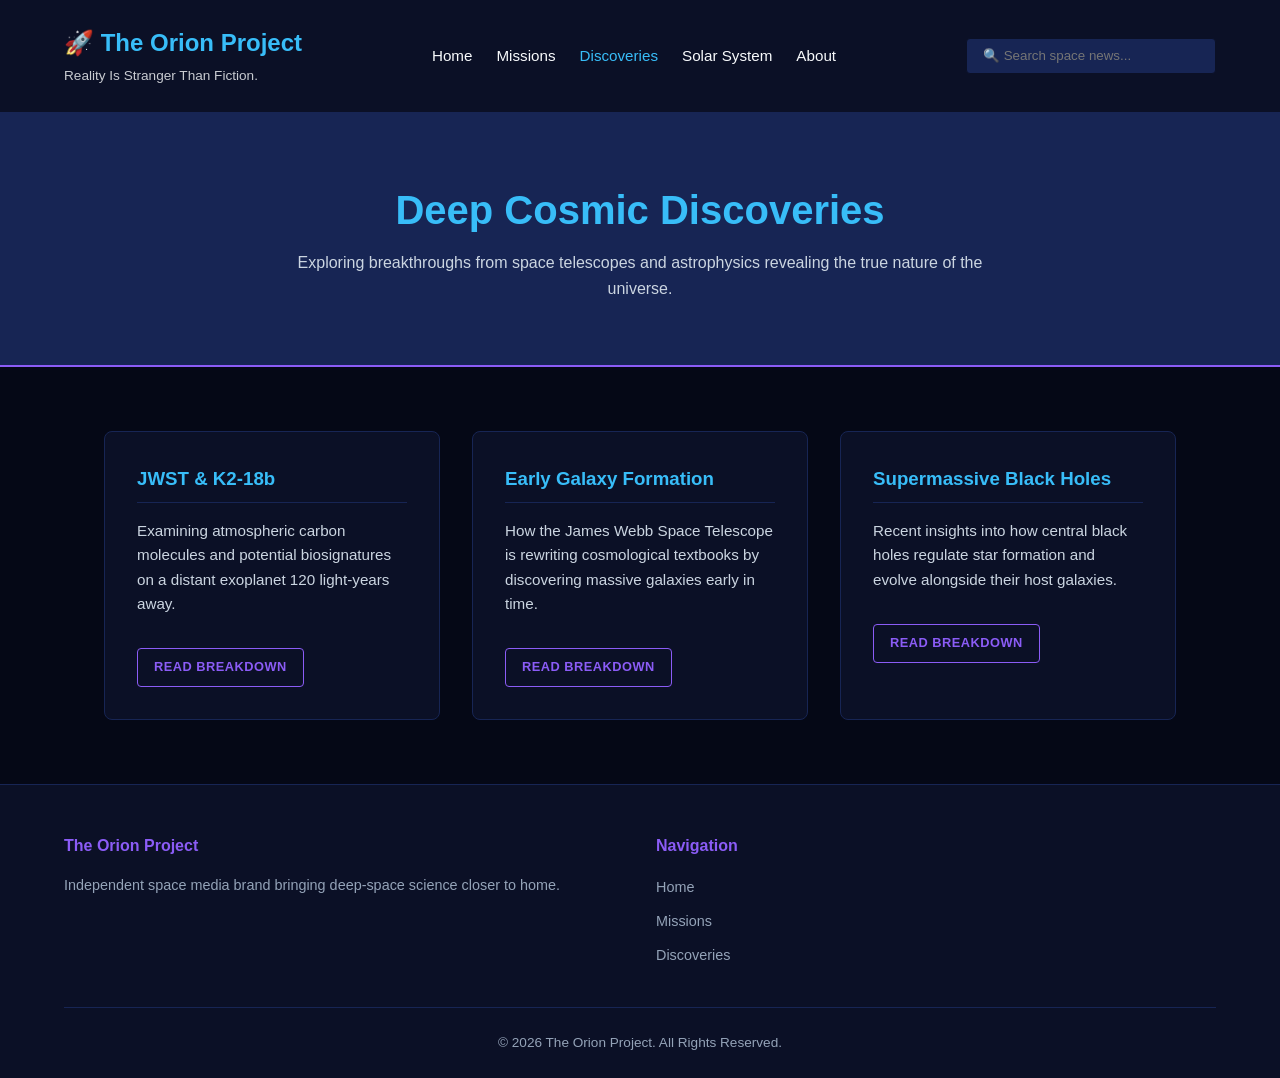
==== discoveries.html @ 251c1317 "Add files via upload" ====
<!DOCTYPE html>
<html lang="en">
<head>
    <meta charset="UTF-8">
    <meta name="viewport" content="width=device-width, initial-scale=1.0">
    <title>Discoveries | The Orion Project</title>
    <link rel="stylesheet" href="index.css">
</head>
<body>

<header class="main-header">
    <div class="logo-container">
        <a href="index.html">
            <h1 class="logo">🚀 The Orion Project</h1>
            <span class="tagline">Reality Is Stranger Than Fiction.</span>
        </a>
    </div>
    <nav class="main-nav">
        <ul>
            <li><a href="index.html">Home</a></li>
            <li><a href="missions.html">Missions</a></li>
            <li><a href="discoveries.html" class="active">Discoveries</a></li>
            <li><a href="solar-system.html">Solar System</a></li>
            <li><a href="about.html">About</a></li>
        </ul>
    </nav>
    <div class="search-bar">
        <input type="text" placeholder="🔍 Search space news...">
    </div>
</header>

<main>
    <section class="page-header">
        <h2>Deep Cosmic Discoveries</h2>
        <p>Exploring breakthroughs from space telescopes and astrophysics revealing the true nature of the universe.</p>
    </section>

    <section class="content-section">
        <div class="content-grid">
            <div class="content-card">
                <h3>JWST & K2-18b</h3>
                <p>Examining atmospheric carbon molecules and potential biosignatures on a distant exoplanet 120 light-years away.</p>
                <a href="#" class="btn btn-secondary btn-small">Read Breakdown</a>
            </div>
            <div class="content-card">
                <h3>Early Galaxy Formation</h3>
                <p>How the James Webb Space Telescope is rewriting cosmological textbooks by discovering massive galaxies early in time.</p>
                <a href="#" class="btn btn-secondary btn-small">Read Breakdown</a>
            </div>
            <div class="content-card">
                <h3>Supermassive Black Holes</h3>
                <p>Recent insights into how central black holes regulate star formation and evolve alongside their host galaxies.</p>
                <a href="#" class="btn btn-secondary btn-small">Read Breakdown</a>
            </div>
        </div>
    </section>
</main>

<footer class="main-footer">
    <div class="footer-grid">
        <div class="footer-col">
            <h4>The Orion Project</h4>
            <p style="color: #94A3B8; font-size: 0.9rem;">Independent space media brand bringing deep-space science closer to home.</p>
        </div>
        <div class="footer-col">
            <h4>Navigation</h4>
            <ul>
                <li><a href="index.html">Home</a></li>
                <li><a href="missions.html">Missions</a></li>
                <li><a href="discoveries.html">Discoveries</a></li>
            </ul>
        </div>
    </div>
    <div class="footer-bottom">
        <p>&copy; 2026 The Orion Project. All Rights Reserved.</p>
    </div>
</footer>

<script src="script.js"></script>
</body>
</html>
---- index.css ----
:root {
    --primary: #0B1026;
    --secondary: #172554;
    --accent: #38BDF8;
    --highlight: #8B5CF6;
    --text-light: #F8FAFC;
    --bg-dark: #050816;
}

* {
    margin: 0;
    padding: 0;
    box-sizing: border-box;
}

body {
    font-family: 'Segoe UI', Roboto, Helvetica, Arial, sans-serif;
    background-color: var(--bg-dark);
    color: var(--text-light);
    line-height: 1.6;
}

a {
    text-decoration: none;
    color: var(--text-light);
    transition: all 0.3s ease;
}

.main-header {
    background-color: var(--primary);
    padding: 1.5rem 5%;
    display: flex;
    justify-content: space-between;
    align-items: center;
    border-bottom: 2px solid var(--secondary);
    flex-wrap: wrap;
    gap: 1.5rem;
}

.logo-container .logo {
    font-size: 1.5rem;
    font-weight: 700;
    color: var(--accent);
}

.logo-container .tagline {
    font-size: 0.85rem;
    color: var(--text-light);
    opacity: 0.8;
}

.main-nav ul {
    list-style: none;
    display: flex;
    gap: 1.5rem;
}

.main-nav a {
    font-weight: 500;
    font-size: 0.95rem;
}

.main-nav a:hover, .main-nav a.active {
    color: var(--accent);
}

.search-bar input {
    background-color: var(--secondary);
    border: 1px solid var(--primary);
    color: var(--text-light);
    padding: 0.6rem 1rem;
    border-radius: 4px;
    width: 250px;
}

.search-bar input:focus {
    outline: none;
    border-color: var(--accent);
}

.hero {
    text-align: center;
    padding: 5rem 5% 3rem;
}

.hero h2 {
    font-size: 3rem;
    margin-bottom: 1rem;
    letter-spacing: -0.5px;
}

.hero p {
    font-size: 1.2rem;
    color: #CBD5E1;
    max-width: 600px;
    margin: 0 auto;
}

.hero-image-container {
    max-width: 800px;
    margin: 2rem auto 0;
    padding: 0 5%;
}

.hero-banner-img {
    width: 100%;
    height: auto;
    border-radius: 8px;
    border: 1px solid var(--secondary);
    box-shadow: 0 10px 30px rgba(0, 0, 0, 0.5);
}

.featured-mission {
    padding: 2rem 5%;
}

.mission-card {
    background-color: var(--secondary);
    border-left: 4px solid var(--highlight);
    padding: 3rem;
    border-radius: 8px;
    max-width: 900px;
    margin: 0 auto;
    box-shadow: 0 10px 30px rgba(0, 0, 0, 0.5);
}

.mission-card h3 {
    font-size: 1.8rem;
    margin-top: 1rem;
    margin-bottom: 0.5rem;
}

.mission-card p {
    margin-bottom: 2rem;
    color: #CBD5E1;
}

.badge {
    font-size: 0.75rem;
    font-weight: bold;
    text-transform: uppercase;
    padding: 0.3rem 0.6rem;
    border-radius: 4px;
    letter-spacing: 1px;
}

.highlight-badge { background-color: rgba(139, 92, 246, 0.2); color: var(--highlight); }
.accent-badge { background-color: rgba(56, 189, 248, 0.2); color: var(--accent); }

.btn {
    display: inline-block;
    padding: 0.8rem 1.5rem;
    border-radius: 4px;
    font-weight: 600;
    text-transform: uppercase;
    letter-spacing: 0.5px;
    font-size: 0.9rem;
    cursor: pointer;
    border: none;
}

.btn-primary { background-color: var(--accent); color: var(--primary); }
.btn-primary:hover { background-color: var(--highlight); color: var(--text-light); }

.btn-secondary { background-color: transparent; border: 1px solid var(--highlight); color: var(--highlight); }
.btn-secondary:hover { background-color: var(--highlight); color: var(--text-light); }

.btn-small { padding: 0.5rem 1rem; font-size: 0.8rem; margin-top: 1rem; }

.featured-sections {
    padding: 4rem 5%;
}

.grid-container {
    display: grid;
    grid-template-columns: repeat(auto-fit, minmax(220px, 1fr));
    gap: 2rem;
    max-width: 1200px;
    margin: 0 auto;
}

.grid-card {
    background-color: var(--primary);
    border: 1px solid var(--secondary);
    padding: 2.5rem 1.5rem;
    text-align: center;
    border-radius: 8px;
    transition: transform 0.3s ease, border-color 0.3s ease;
}

.grid-card:hover { transform: translateY(-5px); border-color: var(--accent); }
.grid-card .icon { font-size: 2.5rem; margin-bottom: 1rem; }
.grid-card h4 { font-size: 1.1rem; font-weight: 500; }

.announcement {
    padding: 4rem 5%;
    background-color: var(--primary);
    border-top: 1px solid var(--secondary);
    text-align: center;
}

.announcement h3 {
    font-size: 2rem;
    margin: 1rem 0 2rem;
}

.page-header {
    background-color: var(--secondary);
    padding: 4rem 5%;
    text-align: center;
    border-bottom: 2px solid var(--highlight);
}

.page-header h2 { font-size: 2.5rem; color: var(--accent); margin-bottom: 0.5rem; }
.page-header p { color: #CBD5E1; max-width: 700px; margin: 0 auto; }

.content-section {
    padding: 4rem 5%;
    max-width: 1200px;
    margin: 0 auto;
}

.content-grid {
    display: grid;
    grid-template-columns: repeat(auto-fit, minmax(300px, 1fr));
    gap: 2rem;
}

.content-card {
    background-color: var(--primary);
    border: 1px solid var(--secondary);
    padding: 2rem;
    border-radius: 8px;
}

.content-card h3 { color: var(--accent); margin-bottom: 1rem; border-bottom: 1px solid var(--secondary); padding-bottom: 0.5rem;}
.content-card p { color: #CBD5E1; margin-bottom: 1rem; font-size: 0.95rem; }

.expanded-content {
    display: none;
    margin-top: 1rem;
    padding-top: 1rem;
    border-top: 1px dashed var(--secondary);
    color: #94A3B8;
    font-size: 0.9rem;
}

.expanded-content.show { display: block; }

.text-block {
    background-color: var(--secondary);
    padding: 3rem;
    border-radius: 8px;
    margin-bottom: 2rem;
}

.text-block h3 { color: var(--accent); margin-bottom: 1rem; }
.text-block p { color: #CBD5E1; margin-bottom: 1rem; }

.main-footer {
    background-color: var(--primary);
    border-top: 1px solid var(--secondary);
    padding: 3rem 5% 1.5rem;
}

.footer-grid {
    display: grid;
    grid-template-columns: repeat(auto-fit, minmax(200px, 1fr));
    gap: 2rem;
    max-width: 1200px;
    margin: 0 auto 2rem;
}

.footer-col h4 { color: var(--highlight); margin-bottom: 1rem; }
.footer-col ul { list-style: none; }
.footer-col ul li { margin-bottom: 0.5rem; }
.footer-col ul li a { color: #94A3B8; font-size: 0.9rem; }
.footer-col ul li a:hover { color: var(--accent); }

.footer-bottom {
    text-align: center;
    padding-top: 1.5rem;
    border-top: 1px solid var(--secondary);
    color: #94A3B8;
    font-size: 0.85rem;
}

.logo-container a {
    text-decoration: none;
}

.logo-container a:hover .logo {
    opacity: 0.85;
}
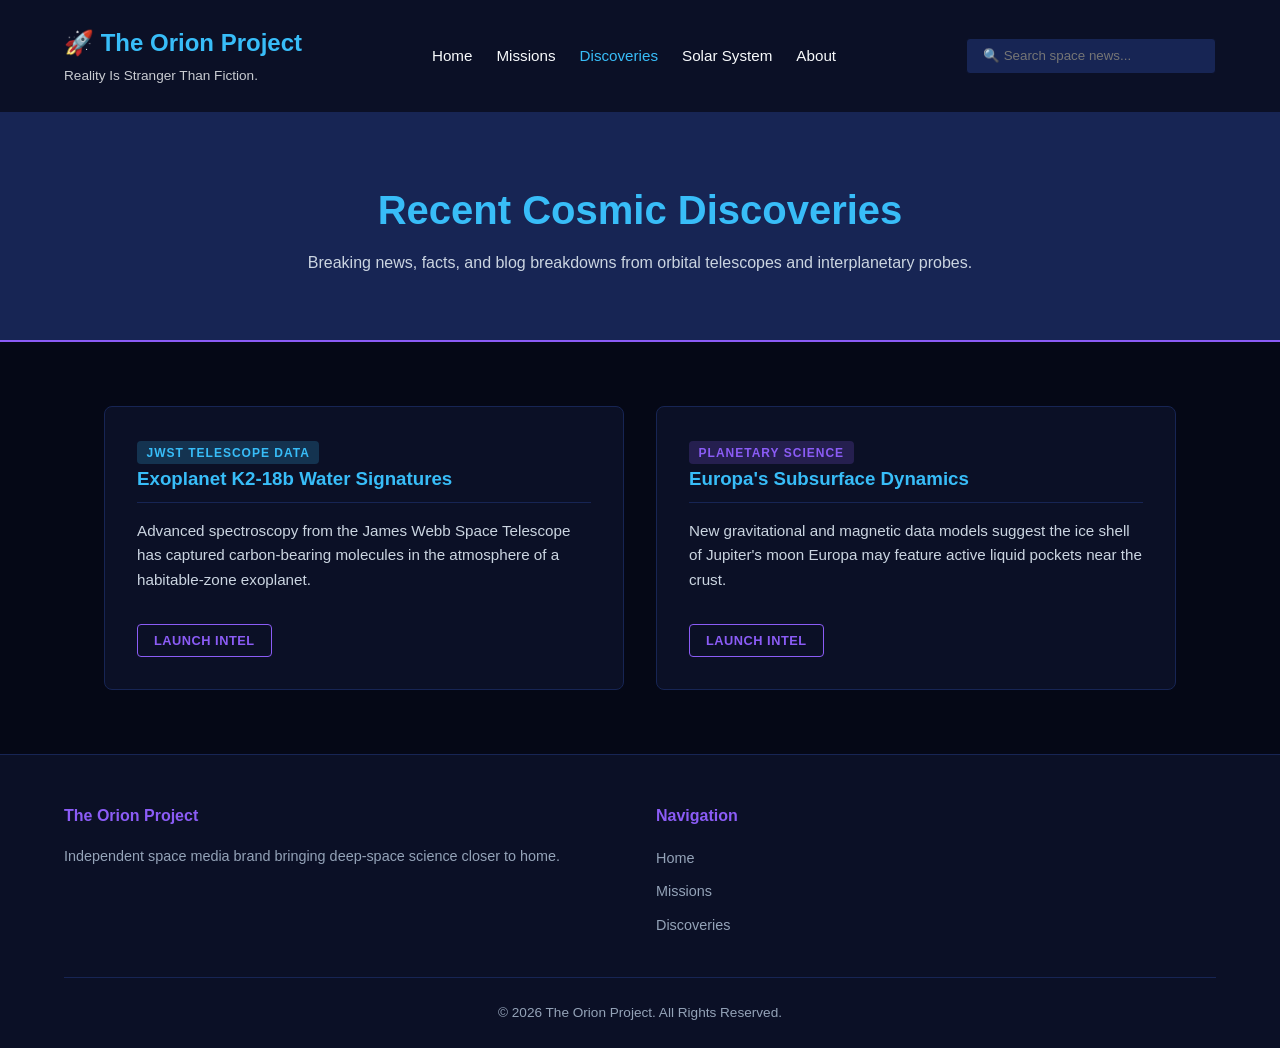
==== commit d46354dc: "Revise discoveries.html with new content and layout Updated the content and structure of the discove" ====
--- a/discoveries.html
+++ b/discoveries.html
@@ -1,81 +1,85 @@
 <!DOCTYPE html>
 <html lang="en">
 <head>
-    <meta charset="UTF-8">
-    <meta name="viewport" content="width=device-width, initial-scale=1.0">
-    <title>Discoveries | The Orion Project</title>
-    <link rel="stylesheet" href="index.css">
+  <meta charset="UTF-8">
+  <meta name="viewport" content="width=device-width, initial-scale=1.0">
+  <title>Discoveries | The Orion Project</title>
+  <link rel="stylesheet" href="index.css">
 </head>
 <body>
 
-<header class="main-header">
+  <header class="main-header">
     <div class="logo-container">
-        <a href="index.html">
-            <h1 class="logo">🚀 The Orion Project</h1>
-            <span class="tagline">Reality Is Stranger Than Fiction.</span>
-        </a>
+      <a href="index.html">
+        <h1 class="logo">🚀 The Orion Project</h1>
+        <span class="tagline">Reality Is Stranger Than Fiction.</span>
+      </a>
     </div>
     <nav class="main-nav">
-        <ul>
-            <li><a href="index.html">Home</a></li>
-            <li><a href="missions.html">Missions</a></li>
-            <li><a href="discoveries.html" class="active">Discoveries</a></li>
-            <li><a href="solar-system.html">Solar System</a></li>
-            <li><a href="about.html">About</a></li>
-        </ul>
+      <ul>
+        <li><a href="index.html">Home</a></li>
+        <li><a href="missions.html">Missions</a></li>
+        <li><a href="discoveries.html" class="active">Discoveries</a></li>
+        <li><a href="solar-system.html">Solar System</a></li>
+        <li><a href="about.html">About</a></li>
+      </ul>
     </nav>
     <div class="search-bar">
-        <input type="text" placeholder="🔍 Search space news...">
+      <input type="text" placeholder="🔍 Search space news...">
     </div>
-</header>
+  </header>
 
-<main>
+  <main>
     <section class="page-header">
-        <h2>Deep Cosmic Discoveries</h2>
-        <p>Exploring breakthroughs from space telescopes and astrophysics revealing the true nature of the universe.</p>
+      <h2>Recent Cosmic Discoveries</h2>
+      <p>Breaking news, facts, and blog breakdowns from orbital telescopes and interplanetary probes.</p>
     </section>
 
     <section class="content-section">
-        <div class="content-grid">
-            <div class="content-card">
-                <h3>JWST & K2-18b</h3>
-                <p>Examining atmospheric carbon molecules and potential biosignatures on a distant exoplanet 120 light-years away.</p>
-                <a href="#" class="btn btn-secondary btn-small">Read Breakdown</a>
-            </div>
-            <div class="content-card">
-                <h3>Early Galaxy Formation</h3>
-                <p>How the James Webb Space Telescope is rewriting cosmological textbooks by discovering massive galaxies early in time.</p>
-                <a href="#" class="btn btn-secondary btn-small">Read Breakdown</a>
-            </div>
-            <div class="content-card">
-                <h3>Supermassive Black Holes</h3>
-                <p>Recent insights into how central black holes regulate star formation and evolve alongside their host galaxies.</p>
-                <a href="#" class="btn btn-secondary btn-small">Read Breakdown</a>
-            </div>
+      <div class="content-grid">
+        <div class="content-card">
+          <span class="badge accent-badge">JWST Telescope Data</span>
+          <h3>Exoplanet K2-18b Water Signatures</h3>
+          <p>Advanced spectroscopy from the James Webb Space Telescope has captured carbon-bearing molecules in the atmosphere of a habitable-zone exoplanet.</p>
+          <button class="btn btn-secondary btn-small" onclick="toggleContent(this)">Launch Intel</button>
+          <div class="expanded-content">
+            Located 124 light-years away, K2-18b orbits a cool dwarf star. While exciting, scientists caution that detecting these molecules does not automatically confirm biological life, but it narrows down prime targets for search.
+          </div>
         </div>
+
+        <div class="content-card">
+          <span class="badge highlight-badge">Planetary Science</span>
+          <h3>Europa's Subsurface Dynamics</h3>
+          <p>New gravitational and magnetic data models suggest the ice shell of Jupiter's moon Europa may feature active liquid pockets near the crust.</p>
+          <button class="btn btn-secondary btn-small" onclick="toggleContent(this)">Launch Intel</button>
+          <div class="expanded-content">
+            Europa possesses an internal global ocean containing more water than all of Earth's oceans combined, kept liquid by intense tidal flexing from Jupiter's massive gravitational pull.
+          </div>
+        </div>
+      </div>
     </section>
-</main>
+  </main>
 
-<footer class="main-footer">
+  <footer class="main-footer">
     <div class="footer-grid">
-        <div class="footer-col">
-            <h4>The Orion Project</h4>
-            <p style="color: #94A3B8; font-size: 0.9rem;">Independent space media brand bringing deep-space science closer to home.</p>
-        </div>
-        <div class="footer-col">
-            <h4>Navigation</h4>
-            <ul>
-                <li><a href="index.html">Home</a></li>
-                <li><a href="missions.html">Missions</a></li>
-                <li><a href="discoveries.html">Discoveries</a></li>
-            </ul>
-        </div>
+      <div class="footer-col">
+        <h4>The Orion Project</h4>
+        <p style="color: #94A3B8; font-size: 0.9rem;">Independent space media brand bringing deep-space science closer to home.</p>
+      </div>
+      <div class="footer-col">
+        <h4>Navigation</h4>
+        <ul>
+          <li><a href="index.html">Home</a></li>
+          <li><a href="missions.html">Missions</a></li>
+          <li><a href="discoveries.html">Discoveries</a></li>
+        </ul>
+      </div>
     </div>
     <div class="footer-bottom">
-        <p>&copy; 2026 The Orion Project. All Rights Reserved.</p>
+      <p>&copy; 2026 The Orion Project. All Rights Reserved.</p>
     </div>
-</footer>
+  </footer>
 
-<script src="script.js"></script>
+  <script src="script.js"></script>
 </body>
-</html>+</html>
